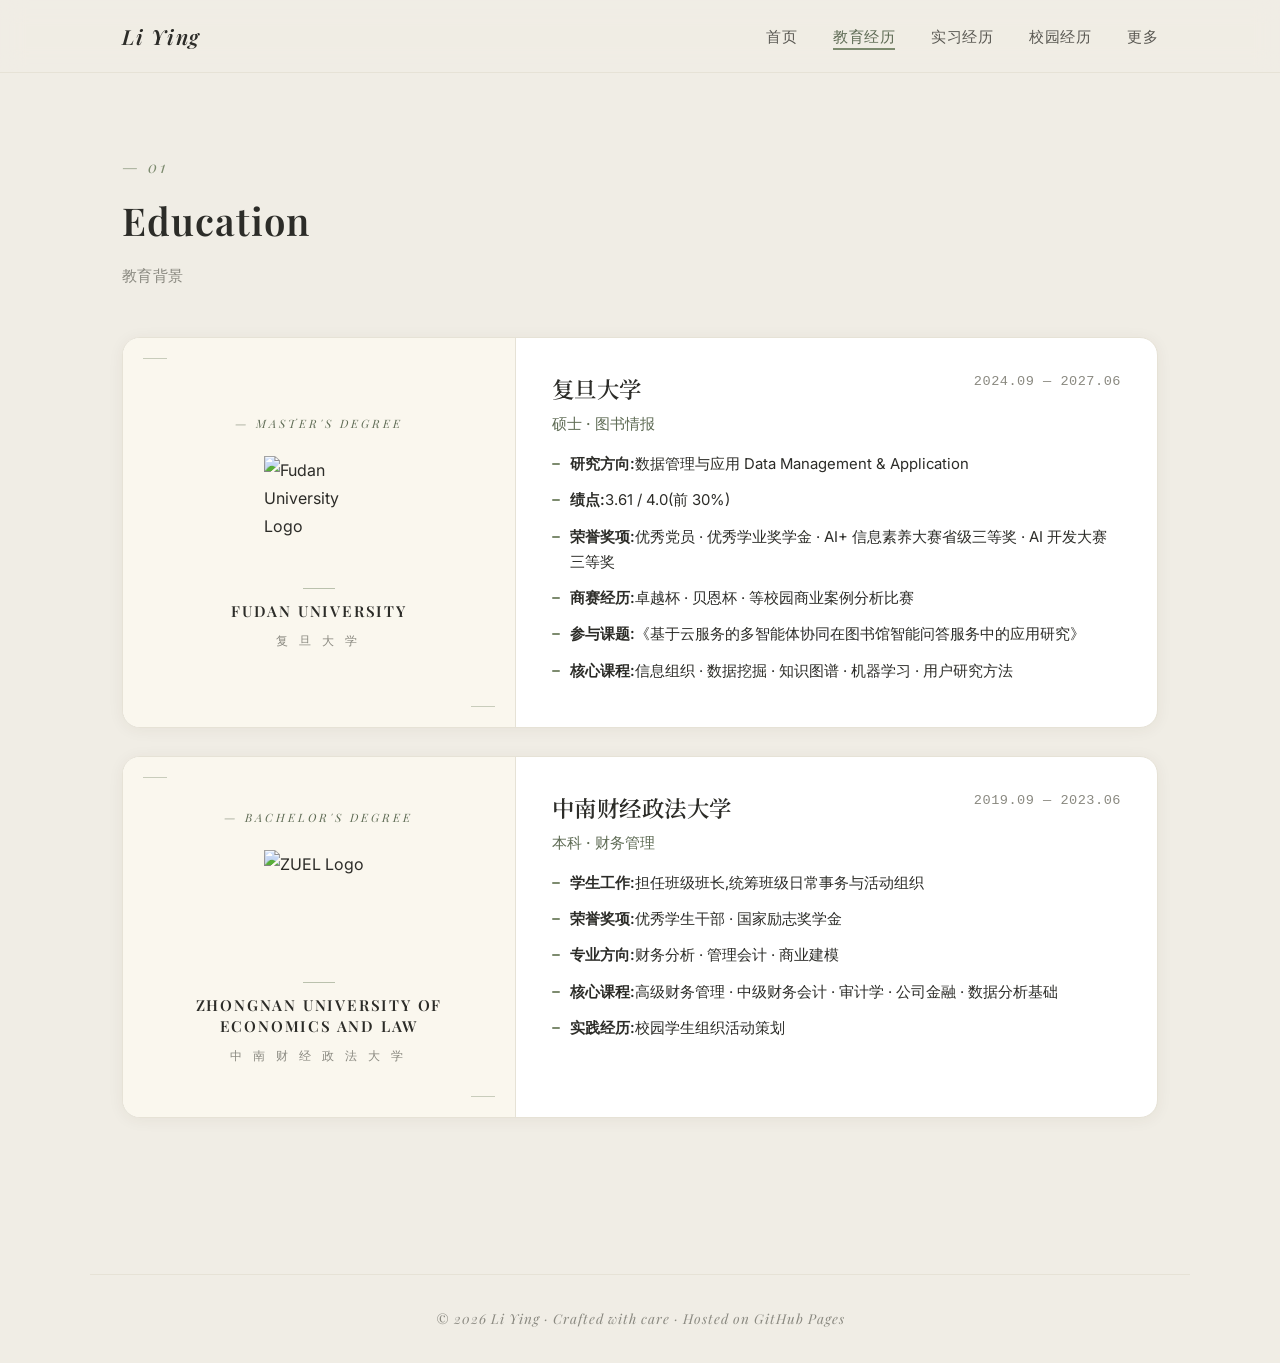
==== education.html @ e737868e "Add original education page" ====
<!DOCTYPE html>
<html lang="zh-CN">
<head>
  <meta charset="UTF-8" />
  <meta name="viewport" content="width=device-width, initial-scale=1.0" />
  <title>教育 · Li Ying</title>

  <link rel="preconnect" href="https://fonts.googleapis.com" />
  <link rel="preconnect" href="https://fonts.gstatic.com" crossorigin />
  <link
    href="https://fonts.googleapis.com/css2?family=Playfair+Display:ital,wght@0,400;0,600;1,400;1,600&family=Inter:wght@400;500;600;700&family=Noto+Serif+SC:wght@400;500;600&display=swap"
    rel="stylesheet"
  />
  <link rel="stylesheet" href="assets/style.css" />

  <style>
    /* ============ 教育页专属样式 ============ */

    /* 学校卡片:左封面 + 右内容 */
    .edu-card {
      background: var(--card);
      border: 1px solid var(--line-soft);
      border-radius: var(--radius-lg);
      overflow: hidden;
      margin-bottom: 28px;
      box-shadow: var(--shadow);
      transition: transform 0.4s cubic-bezier(0.2, 0.8, 0.2, 1),
                  box-shadow 0.4s, border-color 0.4s;
      display: grid;
      grid-template-columns: 38% 1fr;
    }
    .edu-card:hover {
      transform: translateY(-4px);
      box-shadow: var(--shadow-hover);
      border-color: var(--accent);
    }

    /* ===== 学校封面区:校徽 + 学位标签 + 校名 ===== */
    .edu-cover {
      position: relative;
      min-height: 360px;
      display: flex;
      flex-direction: column;
      align-items: center;
      justify-content: center;
      padding: 36px 28px;
      background: #faf7ee;
      border-right: 1px solid var(--line-soft);
      overflow: hidden;
    }
    /* 四个角装饰小细线 */
    .edu-cover::before,
    .edu-cover::after {
      content: "";
      position: absolute;
      width: 24px; height: 1px;
      background: var(--accent);
      opacity: 0.4;
    }
    .edu-cover::before { top: 20px; left: 20px; }
    .edu-cover::after  { bottom: 20px; right: 20px; }

    /* 学位标签(顶部小字) */
    .edu-degree-label {
      font-family: var(--serif);
      font-style: italic;
      font-size: 0.72rem;
      letter-spacing: 3px;
      color: var(--accent-deep);
      text-transform: uppercase;
      margin-bottom: 22px;
    }

    /* 校徽 */
    .edu-logo {
      width: 110px;
      height: 110px;
      object-fit: contain;
      margin-bottom: 22px;
    }

    /* 校名分隔细线 */
    .edu-cover .divider {
      width: 32px;
      height: 1px;
      background: var(--accent);
      opacity: 0.5;
      margin-bottom: 12px;
    }

    /* 校名英文 */
    .edu-cover-name-en {
      font-family: var(--serif);
      font-size: 0.95rem;
      font-weight: 600;
      letter-spacing: 1.8px;
      color: var(--text);
      text-align: center;
      line-height: 1.4;
      max-width: 95%;
      text-transform: uppercase;
    }
    /* 校名中文小字(选用) */
    .edu-cover-name-cn {
      font-size: 0.72rem;
      letter-spacing: 4px;
      color: var(--text-soft);
      margin-top: 8px;
    }

    /* ===== 学校内容区 ===== */
    .edu-body {
      padding: 32px 36px;
    }
    .edu-header {
      display: flex;
      justify-content: space-between;
      align-items: flex-start;
      flex-wrap: wrap;
      gap: 8px;
      margin-bottom: 6px;
    }
    .edu-school {
      font-family: var(--serif);
      font-size: 1.4rem;
      font-weight: 600;
      color: var(--text);
      letter-spacing: 0.5px;
    }
    .edu-degree {
      font-size: 0.95rem;
      color: var(--accent-deep);
      font-weight: 500;
      margin-top: 2px;
    }
    .edu-date {
      font-size: 0.85rem;
      color: var(--text-soft);
      font-family: "SF Mono", Menlo, Consolas, monospace;
      letter-spacing: 0.5px;
    }

    /* 教育要点列表 */
    .edu-list { list-style: none; margin-top: 14px; }
    .edu-list li {
      position: relative;
      padding-left: 18px;
      margin: 11px 0;
      color: var(--text);
      font-size: 0.93rem;
      line-height: 1.7;
    }
    .edu-list li::before {
      content: "";
      position: absolute;
      left: 0; top: 11px;
      width: 8px; height: 2px;
      background: var(--accent);
      border-radius: 1px;
    }
    .edu-list li strong {
      color: var(--text);
      font-weight: 600;
    }

    /* ===== 港大交换"嵌套子卡片" ===== */
    .exchange {
      margin-top: 18px;
      padding: 18px 20px;
      background: var(--card-soft);
      border-left: 3px solid var(--accent);
      border-radius: 0 8px 8px 0;
      display: grid;
      grid-template-columns: 56px 1fr;
      gap: 16px;
      align-items: start;
    }
    .exchange-logo {
      width: 56px;
      height: 56px;
      object-fit: contain;
    }
    .exchange-title {
      font-family: var(--serif);
      font-size: 1rem;
      font-weight: 600;
      color: var(--text);
      margin-bottom: 4px;
      display: flex;
      align-items: center;
      gap: 10px;
    }
    .exchange-title .pill {
      font-family: var(--sans);
      font-size: 0.7rem;
      font-style: normal;
      letter-spacing: 1.5px;
      color: var(--accent-deep);
      background: var(--accent-soft);
      padding: 2px 8px;
      border-radius: 3px;
      font-weight: 600;
    }
    .exchange-meta {
      font-size: 0.82rem;
      color: var(--text-soft);
      font-family: "SF Mono", Menlo, Consolas, monospace;
      margin-bottom: 8px;
      letter-spacing: 0.5px;
    }
    .exchange-desc {
      font-size: 0.88rem;
      color: var(--text-mid);
      margin-bottom: 10px;
      line-height: 1.65;
    }
    .course-list {
      display: flex;
      flex-wrap: wrap;
      gap: 8px;
      margin-top: 8px;
    }
    .course {
      padding: 5px 11px;
      background: #fff;
      border: 1px solid var(--line);
      border-radius: 16px;
      font-size: 0.78rem;
      color: var(--text-mid);
      transition: all 0.2s;
    }
    .course:hover {
      border-color: var(--accent);
      color: var(--accent-deep);
    }

    /* ===== 响应式 ===== */
    @media (max-width: 820px) {
      .edu-card { grid-template-columns: 1fr; }
      .edu-cover {
        min-height: 240px;
        border-right: none;
        border-bottom: 1px solid var(--line-soft);
        padding: 28px 24px;
      }
      .edu-logo { width: 88px; height: 88px; margin-bottom: 16px; }
      .edu-degree-label { margin-bottom: 16px; }
      .edu-body { padding: 26px 24px; }
      .edu-header { flex-direction: column; }
      .exchange { grid-template-columns: 1fr; }
      .exchange-logo { width: 48px; height: 48px; }
    }
  </style>
</head>

<body>

  <!-- ============ 顶部导航 ============ -->
  <nav class="nav">
    <div class="nav-inner">
      <a href="index.html" class="nav-logo">Li Ying</a>
      <ul class="nav-links">
        <li><a href="index.html">首页</a></li>
        <li><a href="education.html" class="active">教育经历</a></li>
        <li><a href="work.html">实习经历</a></li>
        <li><a href="projects.html">校园经历</a></li>
        <li><a href="photography.html">更多</a></li>
      </ul>
    </div>
  </nav>

  <!-- ============ 内容主体 ============ -->
  <section class="fade-in">
    <div class="container">
      <span class="section-num">— 01</span>
      <h1 class="section-title">Education</h1>
      <p class="section-subtitle">教育背景</p>

      <!-- ===================== 复旦大学 ===================== -->
      <article class="edu-card" id="edu-fudan">
        <div class="edu-cover">
          <div class="edu-degree-label">— Master's Degree</div>
          <img
            class="edu-logo"
            src="assets/images/logo-fudan.png"
            alt="Fudan University Logo"
          />
          <div class="divider"></div>
          <div class="edu-cover-name-en">Fudan University</div>
          <div class="edu-cover-name-cn">复 旦 大 学</div>
        </div>

        <div class="edu-body">
          <div class="edu-header">
            <div>
              <div class="edu-school">复旦大学</div>
              <div class="edu-degree">硕士 · 图书情报</div>
            </div>
            <div class="edu-date">2024.09 — 2027.06</div>
          </div>

          <ul class="edu-list">
            <li><strong>研究方向:</strong>数据管理与应用 Data Management &amp; Application</li>
            <li><strong>绩点:</strong>3.61 / 4.0(前 30%)</li>
            <li><strong>荣誉奖项:</strong>优秀党员 · 优秀学业奖学金 · AI+ 信息素养大赛省级三等奖 · AI 开发大赛三等奖</li>
            <li><strong>商赛经历:</strong>卓越杯 · 贝恩杯 · 等校园商业案例分析比赛</li>
            <li><strong>参与课题:</strong>《基于云服务的多智能体协同在图书馆智能问答服务中的应用研究》</li>
            <li><strong>核心课程:</strong>信息组织 · 数据挖掘 · 知识图谱 · 机器学习 · 用户研究方法</li>
          </ul>
        </div>
      </article>

      <!-- ===================== 中南财经政法大学 ===================== -->
      <article class="edu-card" id="edu-zuel">
        <div class="edu-cover">
          <div class="edu-degree-label">— Bachelor's Degree</div>
          <img
            class="edu-logo"
            src="assets/images/logo-zuel.png"
            alt="ZUEL Logo"
          />
          <div class="divider"></div>
          <div class="edu-cover-name-en">
            Zhongnan University of<br />Economics and Law
          </div>
          <div class="edu-cover-name-cn">中 南 财 经 政 法 大 学</div>
        </div>

        <div class="edu-body">
          <div class="edu-header">
            <div>
              <div class="edu-school">中南财经政法大学</div>
              <div class="edu-degree">本科 · 财务管理</div>
            </div>
            <div class="edu-date">2019.09 — 2023.06</div>
          </div>

          <ul class="edu-list">
            <li><strong>学生工作:</strong>担任班级班长,统筹班级日常事务与活动组织</li>
            <li><strong>荣誉奖项:</strong>优秀学生干部 · 国家励志奖学金</li>
            <li><strong>专业方向:</strong>财务分析 · 管理会计 · 商业建模</li>
            <li><strong>核心课程:</strong>高级财务管理 · 中级财务会计 · 审计学 · 公司金融 · 数据分析基础</li>
            <li><strong>实践经历:</strong>校园学生组织活动策划</li>
          </ul>
        </div>
      </article>

    </div>
  </section>

  <footer>
    © 2026 Li Ying · Crafted with care · Hosted on GitHub Pages
  </footer>

  <script>
    const observer = new IntersectionObserver(
      (entries) => entries.forEach(e => {
        if (e.isIntersecting) {
          e.target.classList.add("visible");
          observer.unobserve(e.target);
        }
      }),
      { threshold: 0.12 }
    );
    document.querySelectorAll(".fade-in").forEach(el => observer.observe(el));
  </script>
</body>
</html>
---- assets/style.css ----
/* ============================================================
   Li Ying · Portfolio · Shared Styles
   配色:橄榄烟绿莫兰迪
   字体:思源宋体 + Playfair Display 混排
   适用所有子页面
   ============================================================ */

/* ---------- 重置 ---------- */
*, *::before, *::after { box-sizing: border-box; margin: 0; padding: 0; }

/* ---------- 设计 token ---------- */
:root {
  /* 莫兰迪橄榄烟绿色卡 */
  --bg:           #f0ede5;   /* 燕麦白主背景 */
  --bg-soft:      #e8e4d9;   /* 米灰浅背景 */
  --card:         #ffffff;   /* 卡片白 */
  --card-soft:    #f6f3ec;   /* 卡片米白 */
  --line:         #d8d4c8;   /* 米灰描边 */
  --line-soft:    #e6e2d6;   /* 浅描边 */

  --accent:       #7d8b6f;   /* 橄榄烟绿(强调色) */
  --accent-deep:  #5e6b54;   /* 深橄榄(hover) */
  --accent-soft:  #d8ddcf;   /* 淡橄榄(背景标签) */

  --text:         #2c2c28;   /* 正文深灰 */
  --text-mid:     #595852;   /* 次级文字 */
  --text-soft:    #8a8980;   /* 弱化文字 */

  --shadow:       0 2px 16px rgba(60, 56, 42, 0.06);
  --shadow-hover: 0 8px 32px rgba(60, 56, 42, 0.10);

  --radius:       10px;
  --radius-lg:    18px;
  --max:          1100px;

  --serif:        "Playfair Display", "Source Han Serif SC",
                  "Noto Serif SC", "Songti SC", "STSong", serif;
  --sans:         "Inter", -apple-system, BlinkMacSystemFont,
                  "PingFang SC", "Hiragino Sans GB",
                  "Microsoft YaHei", sans-serif;
}

/* ---------- 基础排版 ---------- */
html {
  scroll-behavior: smooth;
  font-size: 16px;
  /* 锚点跳转时预留 sticky 导航高度，避免标题被挡住 */
  scroll-padding-top: 88px;
}

body {
  font-family: var(--sans);
  color: var(--text);
  background: var(--bg);
  line-height: 1.75;
  -webkit-font-smoothing: antialiased;
  text-rendering: optimizeLegibility;
}

a {
  color: var(--accent-deep);
  text-decoration: none;
  transition: opacity 0.2s, color 0.2s;
}
a:hover { opacity: 0.7; }

img { max-width: 100%; display: block; }

/* ---------- 可访问性 & 动效偏好 ---------- */
:focus-visible {
  outline: 2px solid color-mix(in srgb, var(--accent) 65%, transparent);
  outline-offset: 3px;
  border-radius: 8px;
}

@media (prefers-reduced-motion: reduce) {
  html { scroll-behavior: auto; }
  *, *::before, *::after {
    animation-duration: 0.001ms !important;
    animation-iteration-count: 1 !important;
    transition-duration: 0.001ms !important;
  }
}

/* ---------- 顶部导航(全站共享,每个 HTML 复制一份) ---------- */
.nav {
  position: sticky;
  top: 0;
  z-index: 100;
  background: rgba(240, 237, 229, 0.85);
  backdrop-filter: saturate(180%) blur(12px);
  -webkit-backdrop-filter: saturate(180%) blur(12px);
  border-bottom: 1px solid var(--line-soft);
}
.nav-inner {
  max-width: var(--max);
  margin: 0 auto;
  padding: 18px 32px;
  display: flex;
  justify-content: space-between;
  align-items: center;
}
.nav-logo {
  font-family: var(--serif);
  font-style: italic;
  font-weight: 600;
  font-size: 1.3rem;
  color: var(--text);
  letter-spacing: 1.5px;
}
.nav-links {
  display: flex;
  gap: 36px;
  list-style: none;
}
.nav-links a {
  color: var(--text-mid);
  font-size: 0.92rem;
  font-weight: 500;
  letter-spacing: 0.5px;
  position: relative;
  padding-bottom: 4px;
  text-transform: none;
}
.nav-links a::after {
  content: "";
  position: absolute;
  left: 0; bottom: 0;
  width: 0; height: 1.5px;
  background: var(--accent);
  transition: width 0.3s ease;
}
.nav-links a:hover { color: var(--text); opacity: 1; }
.nav-links a:hover::after { width: 100%; }
.nav-links a.active { color: var(--accent-deep); }
.nav-links a.active::after { width: 100%; }

/* ---------- 容器 & 章节 ---------- */
.container {
  max-width: var(--max);
  margin: 0 auto;
  padding: 0 32px;
}
section { padding: 80px 0; }

/* ---------- 通用标题 ---------- */
.section-num {
  display: block;
  font-family: var(--serif);
  font-style: italic;
  font-size: 1rem;
  color: var(--accent);
  letter-spacing: 3px;
  margin-bottom: 6px;
}
.section-title {
  font-family: var(--serif);
  font-size: 2.4rem;
  font-weight: 600;
  color: var(--text);
  letter-spacing: 1px;
  margin-bottom: 8px;
}
.section-subtitle {
  font-size: 0.95rem;
  color: var(--text-soft);
  margin-bottom: 48px;
  letter-spacing: 0.3px;
}

/* ---------- 页面头部（子页） ---------- */
.page-hero {
  padding: 56px 0 14px;
}
.page-hero-grid {
  display: grid;
  grid-template-columns: 1.2fr 1fr;
  gap: 32px;
  align-items: end;
}
.page-kicker {
  font-family: var(--serif);
  font-style: italic;
  color: var(--accent);
  font-size: 0.95rem;
  letter-spacing: 3px;
  margin-bottom: 8px;
}
.page-title {
  font-family: var(--serif);
  font-size: 2.6rem;
  font-weight: 600;
  letter-spacing: 0.8px;
}
.page-lede {
  color: var(--text-mid);
  font-size: 0.98rem;
  line-height: 1.8;
  max-width: 62ch;
  margin-top: 10px;
}
.page-meta {
  display: flex;
  gap: 10px;
  justify-content: flex-end;
  flex-wrap: wrap;
  margin-bottom: 2px;
}

/* ---------- 通用卡片 ---------- */
.card {
  background: var(--card);
  border: 1px solid var(--line-soft);
  border-radius: var(--radius);
  padding: 30px 34px;
  margin-bottom: 22px;
  box-shadow: var(--shadow);
  transition: transform 0.35s cubic-bezier(0.2, 0.8, 0.2, 1),
              box-shadow 0.35s, border-color 0.35s;
}
.card:hover {
  transform: translateY(-4px);
  box-shadow: var(--shadow-hover);
  border-color: var(--accent);
}
.card-header {
  display: flex;
  justify-content: space-between;
  align-items: flex-start;
  flex-wrap: wrap;
  gap: 8px;
  margin-bottom: 6px;
}
.card-title {
  font-size: 1.15rem;
  font-weight: 600;
  color: var(--text);
  letter-spacing: 0.3px;
}
.card-subtitle {
  font-size: 0.95rem;
  color: var(--accent-deep);
  font-weight: 500;
  margin-top: 2px;
}
.card-meta {
  font-size: 0.85rem;
  color: var(--text-soft);
  font-family: "SF Mono", Menlo, Consolas, monospace;
  letter-spacing: 0.5px;
}
.card-summary {
  color: var(--text-mid);
  font-size: 0.95rem;
  margin: 14px 0 16px;
  padding-bottom: 16px;
  border-bottom: 1px dashed var(--line);
}
.card ul { list-style: none; }
.card ul li {
  position: relative;
  padding-left: 18px;
  margin: 12px 0;
  color: var(--text);
  font-size: 0.95rem;
}
.card ul li::before {
  content: "";
  position: absolute;
  left: 0; top: 12px;
  width: 8px; height: 2px;
  background: var(--accent);
  border-radius: 1px;
}
.card ul li strong {
  color: var(--text);
  font-weight: 600;
}

/* ---------- 数据徽章 ---------- */
.badge {
  display: inline-block;
  padding: 1px 8px;
  background: var(--accent-soft);
  color: var(--accent-deep);
  border-radius: 4px;
  font-size: 0.85rem;
  font-weight: 600;
  font-family: "SF Mono", Menlo, Consolas, monospace;
  margin: 0 2px;
}

/* ---------- 标签 ---------- */
.tag {
  display: inline-block;
  padding: 4px 12px;
  background: var(--bg-soft);
  color: var(--text-mid);
  border: 1px solid var(--line);
  border-radius: 20px;
  font-size: 0.85rem;
  transition: all 0.2s;
}
.tag:hover {
  background: var(--accent);
  color: #fff;
  border-color: var(--accent);
}

/* ---------- 按钮 ---------- */
.btn {
  display: inline-block;
  padding: 10px 22px;
  background: var(--accent);
  color: #fff;
  border-radius: 6px;
  font-size: 0.9rem;
  letter-spacing: 0.5px;
  transition: background 0.2s, transform 0.2s;
}
.btn:hover {
  background: var(--accent-deep);
  transform: translateY(-1px);
  opacity: 1;
}
.btn-ghost {
  background: transparent;
  color: var(--accent-deep);
  border: 1.5px solid var(--accent);
}
.btn-ghost:hover { background: var(--accent); color: #fff; }

.btn-row {
  display: flex;
  gap: 12px;
  flex-wrap: wrap;
  align-items: center;
}

.btn-icon {
  display: inline-flex;
  align-items: center;
  gap: 8px;
}

/* ---------- 分段分隔标题（子页二级） ---------- */
.section-divider {
  font-family: var(--serif);
  font-style: italic;
  font-size: 1.1rem;
  letter-spacing: 2.5px;
  color: var(--accent);
  margin: 48px 0 24px;
  padding-bottom: 8px;
  border-bottom: 1px solid var(--line-soft);
}

/* ---------- 页脚 ---------- */
footer {
  max-width: var(--max);
  margin: 48px auto 0;
  padding: 32px;
  border-top: 1px solid var(--line-soft);
  text-align: center;
  color: var(--text-soft);
  font-size: 0.85rem;
  font-family: var(--serif);
  font-style: italic;
  letter-spacing: 1px;
}

/* ---------- 滚动淡入动画 ---------- */
.fade-in {
  opacity: 0;
  transform: translateY(28px);
  transition: opacity 0.8s ease, transform 0.8s ease;
}
.fade-in.visible {
  opacity: 1;
  transform: translateY(0);
}

/* ---------- 轻量模态层（用于“翻页详情”） ---------- */
.modal {
  position: fixed;
  inset: 0;
  background: rgba(44, 44, 40, 0.38);
  backdrop-filter: blur(10px) saturate(140%);
  -webkit-backdrop-filter: blur(10px) saturate(140%);
  display: none;
  align-items: center;
  justify-content: center;
  padding: 24px;
  z-index: 999;
}
.modal.open { display: flex; }
.modal-card {
  width: min(920px, 96vw);
  max-height: min(86vh, 900px);
  overflow: auto;
  background: var(--card);
  border: 1px solid var(--line-soft);
  border-radius: var(--radius-lg);
  box-shadow: 0 18px 60px rgba(60, 56, 42, 0.22);
}
.modal-head {
  position: sticky;
  top: 0;
  background: color-mix(in srgb, var(--card) 88%, var(--bg) 12%);
  border-bottom: 1px solid var(--line-soft);
  padding: 18px 22px;
  display: flex;
  justify-content: space-between;
  gap: 14px;
  align-items: start;
}
.modal-title {
  font-family: var(--serif);
  font-weight: 600;
  font-size: 1.25rem;
  letter-spacing: 0.5px;
  line-height: 1.3;
}
.modal-subtitle {
  color: var(--text-soft);
  font-size: 0.88rem;
  margin-top: 4px;
  font-family: "SF Mono", Menlo, Consolas, monospace;
}
.modal-close {
  border: 1px solid var(--line-soft);
  background: transparent;
  border-radius: 10px;
  padding: 8px 10px;
  cursor: pointer;
  color: var(--text-mid);
}
.modal-close:hover { border-color: var(--accent); color: var(--text); opacity: 1; }
.modal-body { padding: 18px 22px 22px; }
.pager {
  display: flex;
  justify-content: space-between;
  align-items: center;
  gap: 10px;
  margin-top: 14px;
  padding-top: 14px;
  border-top: 1px dashed var(--line);
}
.pager-center {
  color: var(--text-soft);
  font-size: 0.86rem;
  font-family: "SF Mono", Menlo, Consolas, monospace;
}

/* ---------- 响应式 ---------- */
@media (max-width: 768px) {
  .nav-inner { padding: 14px 20px; }
  .nav-links { gap: 18px; }
  .nav-links a { font-size: 0.82rem; }

  .container { padding: 0 20px; }
  section { padding: 56px 0; }

  .section-title { font-size: 1.8rem; }
  .page-hero { padding: 38px 0 10px; }
  .page-hero-grid { grid-template-columns: 1fr; }
  .page-meta { justify-content: flex-start; }
  .page-title { font-size: 2.05rem; }

  .card { padding: 24px 22px; }
  .card-header { flex-direction: column; }
  .modal-card { width: min(920px, 98vw); }
}

@media print {
  .nav, footer { display: none; }
  .card { break-inside: avoid; box-shadow: none; }
}
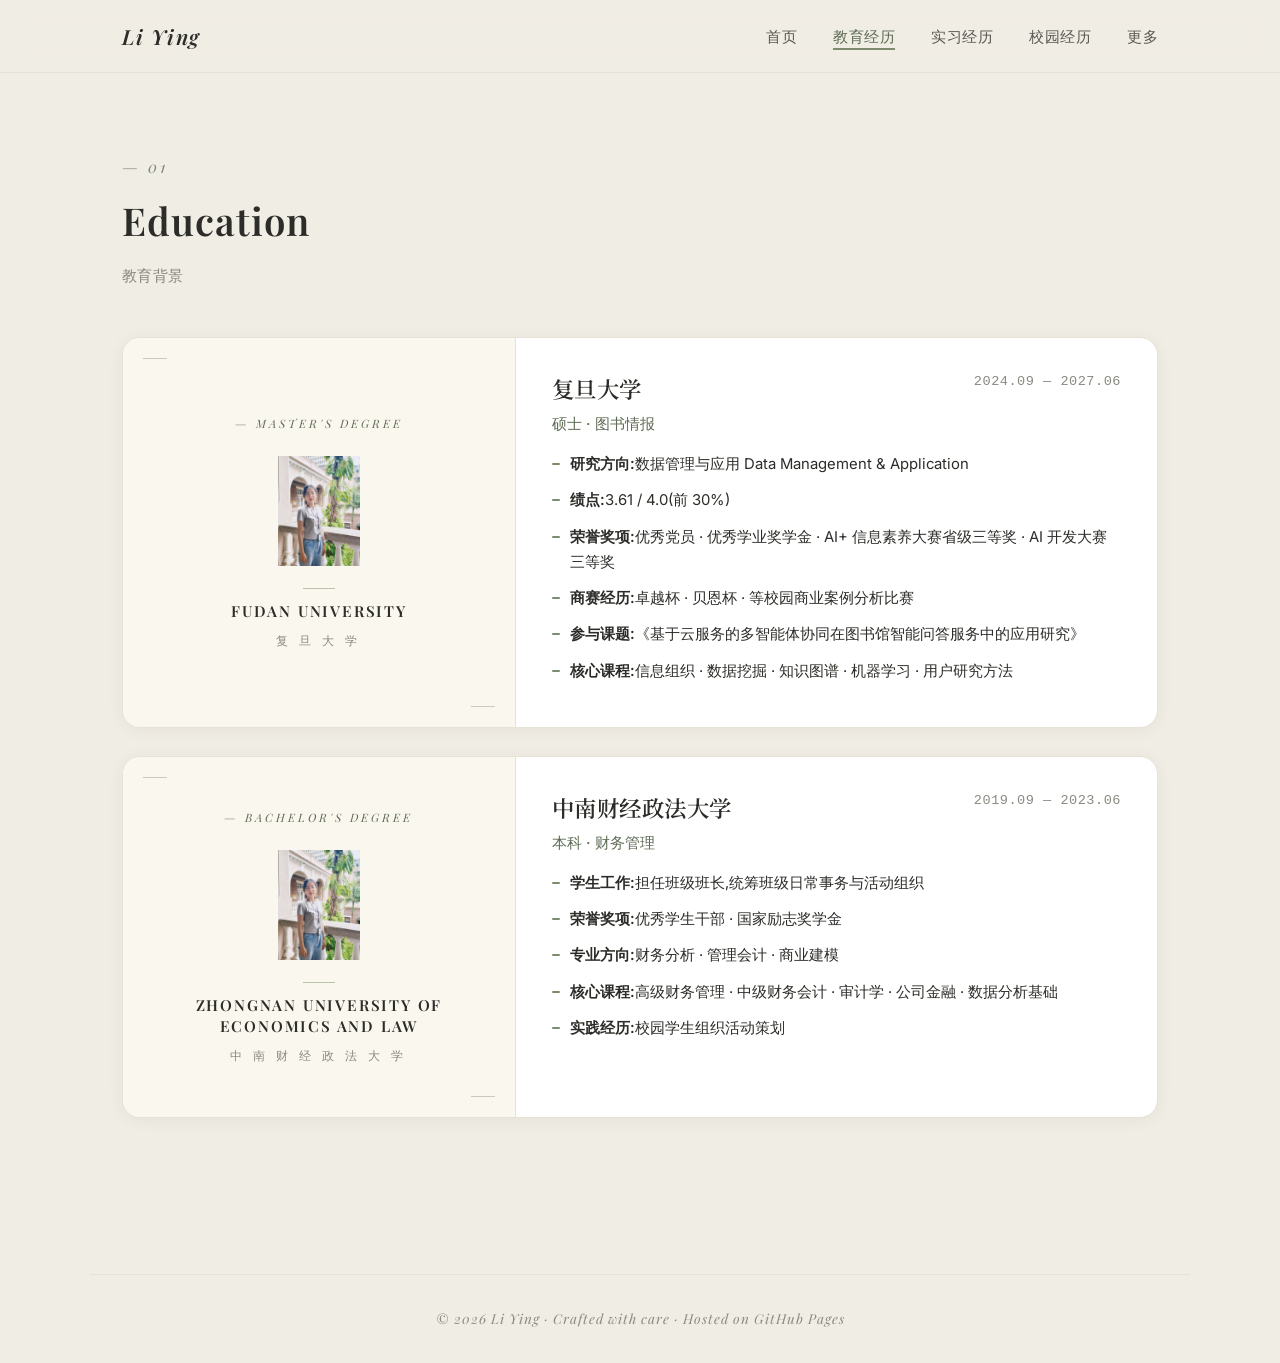
==== commit 80c0fb69: "Fix deployed image references on education.html" ====
--- a/education.html
+++ b/education.html
@@ -282,7 +282,7 @@
           <div class="edu-degree-label">— Master's Degree</div>
           <img
             class="edu-logo"
-            src="assets/images/logo-fudan.png"
+            src="profile.jpg"
             alt="Fudan University Logo"
           />
           <div class="divider"></div>
@@ -316,7 +316,7 @@
           <div class="edu-degree-label">— Bachelor's Degree</div>
           <img
             class="edu-logo"
-            src="assets/images/logo-zuel.png"
+            src="profile.jpg"
             alt="ZUEL Logo"
           />
           <div class="divider"></div>
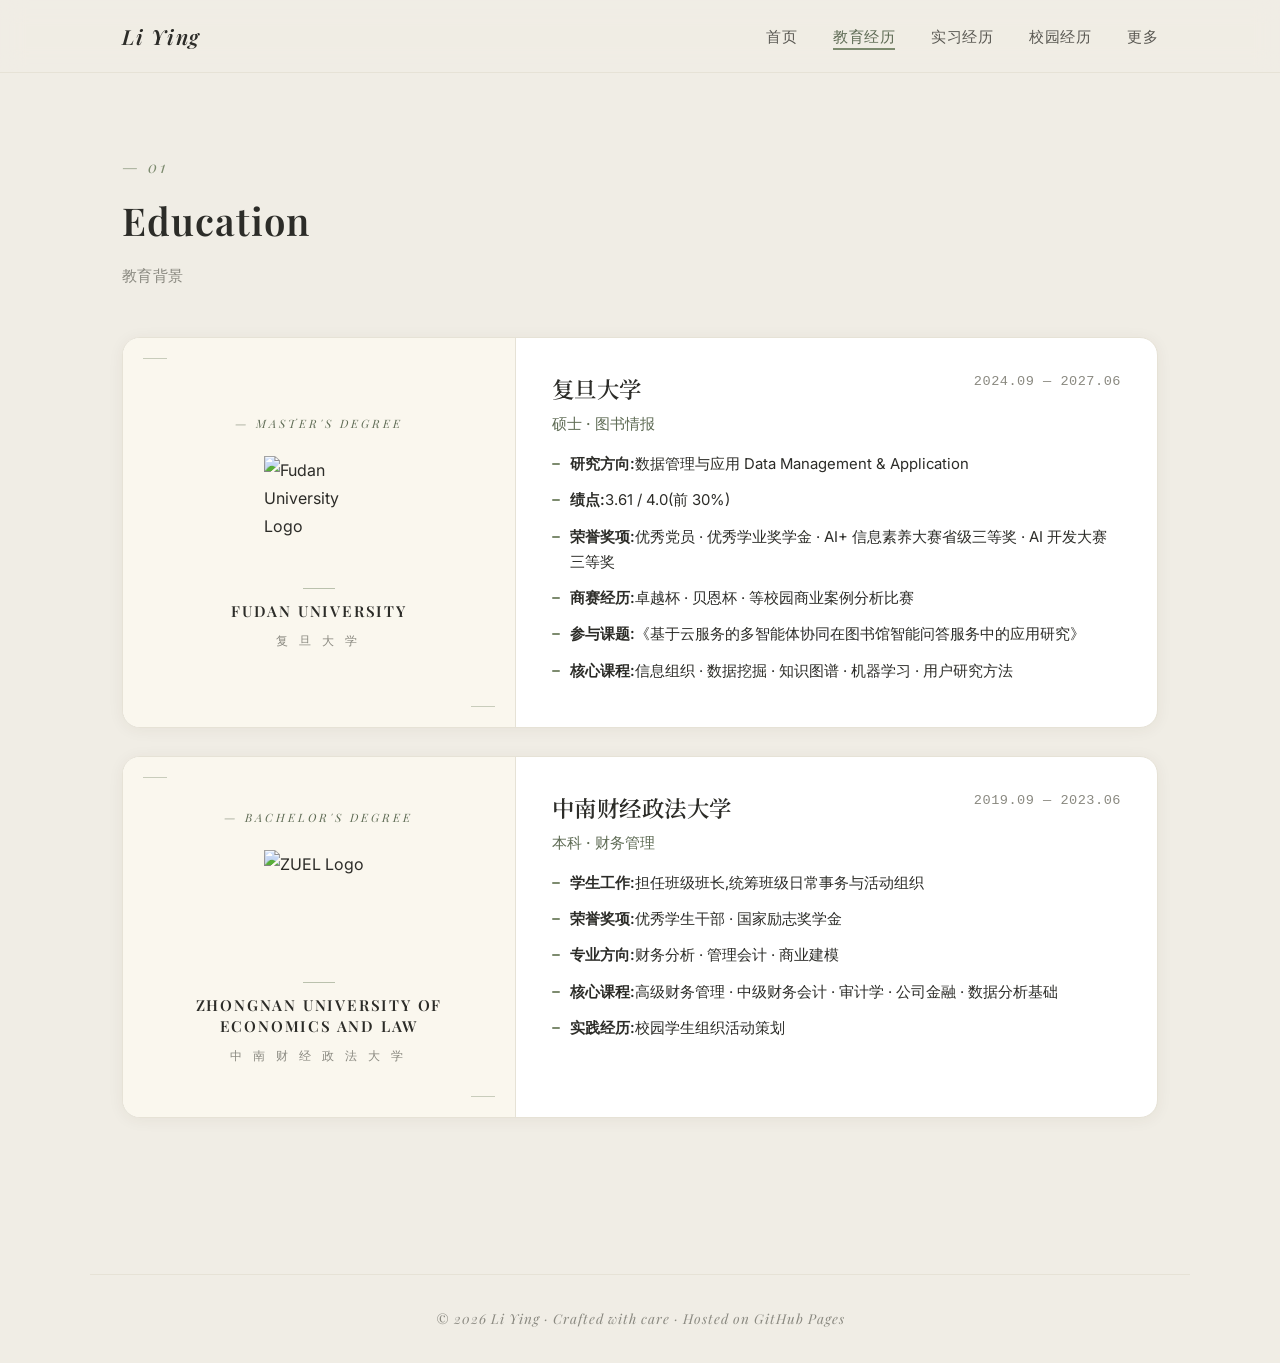
==== commit b50c2c26: "Restore original portfolio media on education.html" ====
--- a/education.html
+++ b/education.html
@@ -282,7 +282,7 @@
           <div class="edu-degree-label">— Master's Degree</div>
           <img
             class="edu-logo"
-            src="profile.jpg"
+            src="https://yling110500.github.io/portfolio_liying/assets/images/logo-fudan.png"
             alt="Fudan University Logo"
           />
           <div class="divider"></div>
@@ -316,7 +316,7 @@
           <div class="edu-degree-label">— Bachelor's Degree</div>
           <img
             class="edu-logo"
-            src="profile.jpg"
+            src="https://yling110500.github.io/portfolio_liying/assets/images/logo-zuel.png"
             alt="ZUEL Logo"
           />
           <div class="divider"></div>
